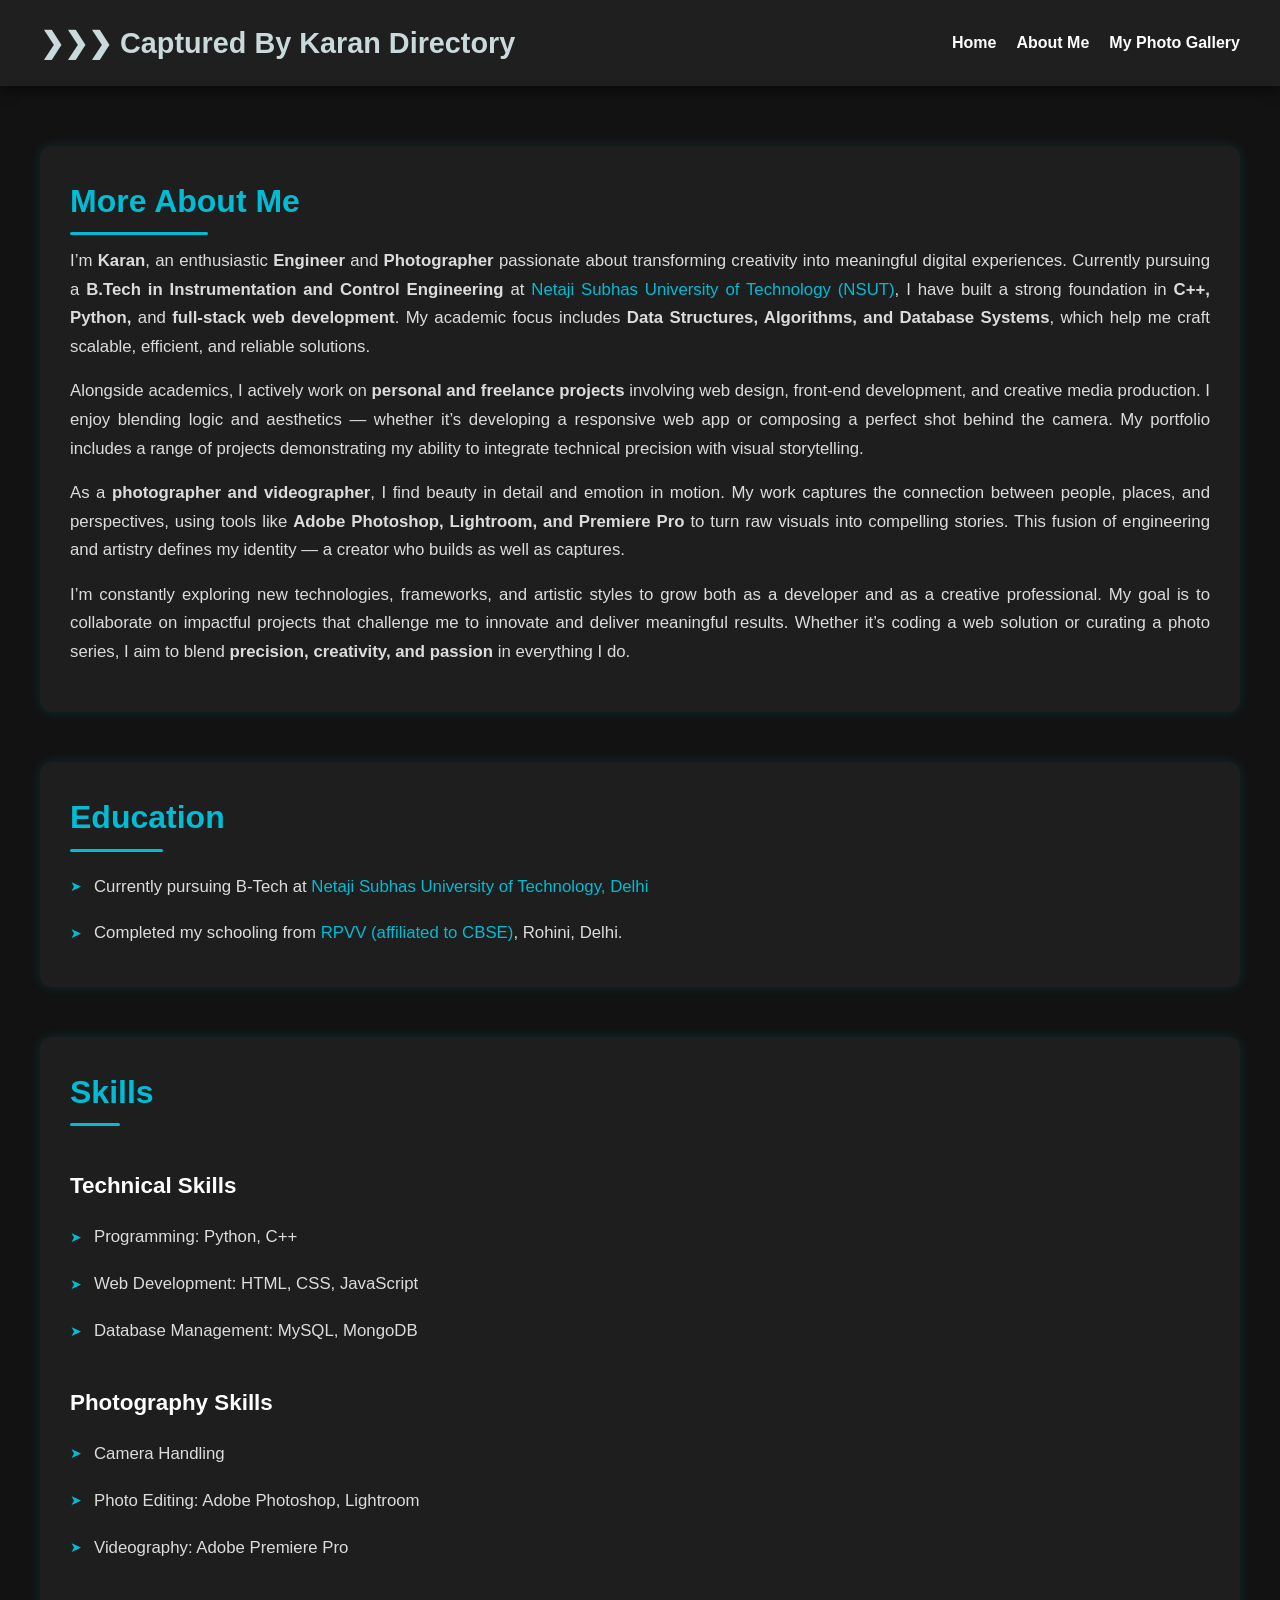
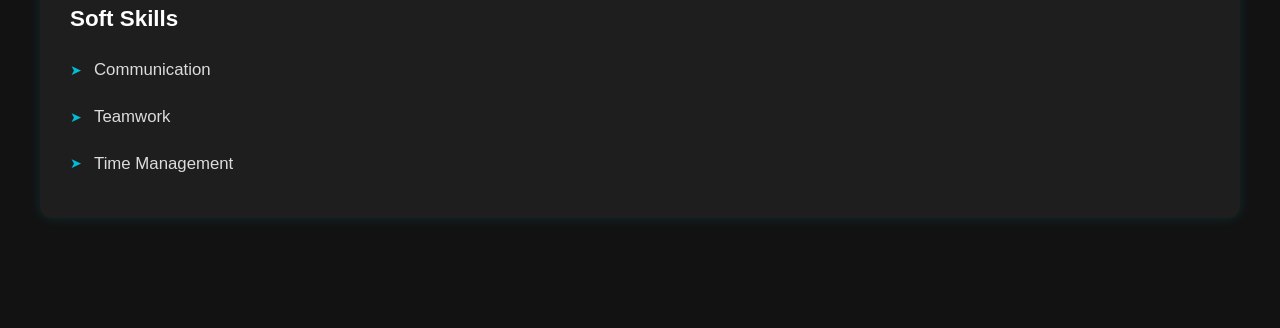
==== about.html @ d36b8449 "Initial commit" ====
<!DOCTYPE html>
<html lang="en">

<head>
    <meta charset="UTF-8">
    <meta name="viewport" content="width=device-width, initial-scale=1.0">
    <title>About me - Captured by Karan</title>
    <style>
        /* Reset & Global */
        * {
            margin: 0;
            padding: 0;
            box-sizing: border-box;
        }

        body {
            font-family: 'Segoe UI', Tahoma, Geneva, Verdana, sans-serif;
            background-color: #121212;
            color: #e0e0e0;
            line-height: 1.6;
            scroll-behavior: smooth;
        }

        /* Header */
        header {
            display: flex;
            justify-content: space-between;
            align-items: center;
            background-color: #1f1f1f;
            padding: 20px 40px;
            box-shadow: 0 4px 12px rgba(0, 0, 0, 0.5);
            animation: fadeInTop 1s ease-out;
        }

        .logo h1 {
            font-size: 1.8rem;
            color: #cad9db;
        }

        nav {
            display: flex;
            align-items: center;
        }

        nav a {
            margin-left: 20px;
            color: #ffffff;
            text-decoration: none;
            font-weight: bold;
            transition: color 0.3s;
        }

        nav a:hover {
            color: #00bcd4;
        }

        /* Mobile menu toggle */
        .menu-toggle {
            display: none;
            background: none;
            border: none;
            color: #cad9db;
            font-size: 1.9rem;
            cursor: pointer;
        }

        /* Main Content Styling */
        main {
            padding: 60px 40px;
            animation: fadeInUp 1.2s ease-out;
        }

        main h3 {
            font-size: 2rem;
            color: #00bcd4;
            margin-bottom: 20px;
            position: relative;
            display: inline-block;
        }

        main h3::after {
            content: '';
            position: absolute;
            width: 60%;
            height: 3px;
            background-color: #00bcd4;
            bottom: -8px;
            left: 0;
            border-radius: 4px;
        }

        main h4 {
            font-size: 1.4rem;
            color: #ffffff;
            margin-top: 30px;
            margin-bottom: 10px;
        }

        .detailed-about {
            margin-bottom: 50px;
            background-color: #1e1e1e;
            padding: 30px;
            border-radius: 12px;
            box-shadow: 0 0 12px rgba(0, 188, 212, 0.15);
            transition: transform 0.3s ease, box-shadow 0.3s ease;
        }

        .detailed-about:hover {
            transform: translateY(-5px);
            box-shadow: 0 0 20px rgba(0, 188, 212, 0.25);
        }

        .detailed-about p {
            font-size: 1.05rem;
            color: #dcdcdc;
            margin-bottom: 16px;
            text-align: justify;
            line-height: 1.7;
        }

        .detailed-about a {
            color: #00bcd4;
            text-decoration: none;
        }


        /* Sections */
        .education,
        .skills {
            margin-bottom: 50px;
            background-color: #1e1e1e;
            padding: 30px;
            border-radius: 12px;
            box-shadow: 0 0 12px rgba(0, 188, 212, 0.15);
            transition: transform 0.3s ease, box-shadow 0.3s ease;
        }

        .education a {
            color: #00bcd4;
            text-decoration: none;
        }

        .about-me:hover,
        .education:hover,
        .skills:hover {
            transform: translateY(-5px);
            box-shadow: 0 0 20px rgba(0, 188, 212, 0.25);
        }

        /* Paragraph styling for about summary */
        .about-summary {
            font-size: 1.1rem;
            color: #dcdcdc;
            margin-top: 20px;
            margin-bottom: 20px;
        }

        /* Learn More button */
        .learn-more {
            display: inline-block;
            margin-top: 10px;
            color: #00bcd4;
            border: 1px solid #00bcd4;
            padding: 8px 18px;
            border-radius: 6px;
            text-decoration: none;
            transition: all 0.3s ease;
        }

        .learn-more:hover {
            background-color: #00bcd4;
            color: #121212;
        }

        /* Lists */
        ul {
            list-style: none;
            padding-left: 0;
        }

        ul li {
            padding: 10px 0;
            font-size: 1.05rem;
            color: #dcdcdc;
            position: relative;
            padding-left: 24px;
        }

        ul li::before {
            content: "➤";
            position: absolute;
            left: 0;
            color: #00bcd4;
            font-size: 0.9rem;
            top: 50%;
            transform: translateY(-50%);
        }

        /* Animations */
        @keyframes fadeInUp {
            from {
                opacity: 0;
                transform: translateY(20px);
            }

            to {
                opacity: 1;
                transform: translateY(0);
            }
        }

        @keyframes fadeInTop {
            from {
                opacity: 0;
                transform: translateY(-20px);
            }

            to {
                opacity: 1;
                transform: translateY(0);
            }
        }

        /* Responsive styles */
        @media (max-width: 768px) {
            header {
                padding: 15px 20px;
            }

            .menu-toggle {
                display: block;
            }

            nav {
                display: none;
                flex-direction: column;
                background-color: #1f1f1f;
                position: absolute;
                top: 70px;
                right: 20px;
                width: 200px;
                border-radius: 8px;
                box-shadow: 0 4px 12px rgba(0, 0, 0, 0.5);
            }

            nav.active {
                display: flex;
            }

            nav a {
                margin: 10px 0;
                text-align: center;
            }

            main {
                padding: 40px 20px;
            }
        }
    </style>
</head>

<body>
    <header>
        <div class="logo">
            <h1>❯❯❯ Captured By Karan Directory</h1>
        </div>
        <div>
            <button class="menu-toggle" aria-label="Toggle navigation">☰</button>
            <nav>
                <a href="/index.html">Home</a>
                <a href="/about.html">About Me</a>
                <a href="/PhotoGallery.html">My Photo Gallery</a>
            </nav>
        </div>
    </header>

    <main>
        <div id="learn-more" class="detailed-about">
            <h3>More About Me</h3>
            <p>
                I’m <strong>Karan</strong>, an enthusiastic <strong>Engineer</strong> and <strong>Photographer</strong>
                passionate about transforming creativity into meaningful digital experiences.
                Currently pursuing a <strong>B.Tech in Instrumentation and Control Engineering</strong> at
                <a href="http://www.nsut.ac.in/en/home" target="_blank">Netaji Subhas University of Technology
                    (NSUT)</a>,
                I have built a strong foundation in <strong>C++, Python,</strong> and <strong>full-stack web
                    development</strong>.
                My academic focus includes <strong>Data Structures, Algorithms, and Database Systems</strong>, which
                help me craft scalable, efficient, and reliable solutions.
            </p>

            <p>
                Alongside academics, I actively work on <strong>personal and freelance projects</strong> involving web
                design, front-end development, and creative media production.
                I enjoy blending logic and aesthetics — whether it’s developing a responsive web app or composing a
                perfect shot behind the camera.
                My portfolio includes a range of projects demonstrating my ability to integrate technical precision with
                visual storytelling.
            </p>

            <p>
                As a <strong>photographer and videographer</strong>, I find beauty in detail and emotion in motion.
                My work captures the connection between people, places, and perspectives,
                using tools like <strong>Adobe Photoshop, Lightroom, and Premiere Pro</strong> to turn raw visuals into
                compelling stories.
                This fusion of engineering and artistry defines my identity — a creator who builds as well as captures.
            </p>

            <p>
                I’m constantly exploring new technologies, frameworks, and artistic styles to grow both as a developer
                and as a creative professional.
                My goal is to collaborate on impactful projects that challenge me to innovate and deliver meaningful
                results.
                Whether it’s coding a web solution or curating a photo series, I aim to blend <strong>precision,
                    creativity, and passion</strong> in everything I do.
            </p>
        </div>


        <div id="learn-more" class="education">
            <h3>Education</h3>
            <ul>
                <li>Currently pursuing B-Tech at
                    <a href="http://www.nsut.ac.in/en/home" target="_blank">Netaji Subhas University of Technology,
                        Delhi</a>
                </li>
                <li>Completed my schooling from
                    <a href="https://www.cbse.gov.in/" target="_blank">RPVV (affiliated to CBSE)</a>, Rohini, Delhi.
                </li>
            </ul>
        </div>

        <div class="skills">
            <h3>Skills</h3>

            <h4>Technical Skills</h4>
            <ul>
                <li>Programming: Python, C++</li>
                <li>Web Development: HTML, CSS, JavaScript</li>
                <li>Database Management: MySQL, MongoDB</li>
            </ul>

            <h4>Photography Skills</h4>
            <ul>
                <li>Camera Handling</li>
                <li>Photo Editing: Adobe Photoshop, Lightroom</li>
                <li>Videography: Adobe Premiere Pro</li>
            </ul>

            <h4>Soft Skills</h4>
            <ul>
                <li>Communication</li>
                <li>Teamwork</li>
                <li>Time Management</li>
            </ul>
        </div>
    </main>

    <!-- Toggle script -->
    <script>
        const toggleButton = document.querySelector('.menu-toggle');
        const nav = document.querySelector('nav');
        toggleButton.addEventListener('click', () => {
            nav.classList.toggle('active');
        });
    </script>

</body>

</html>
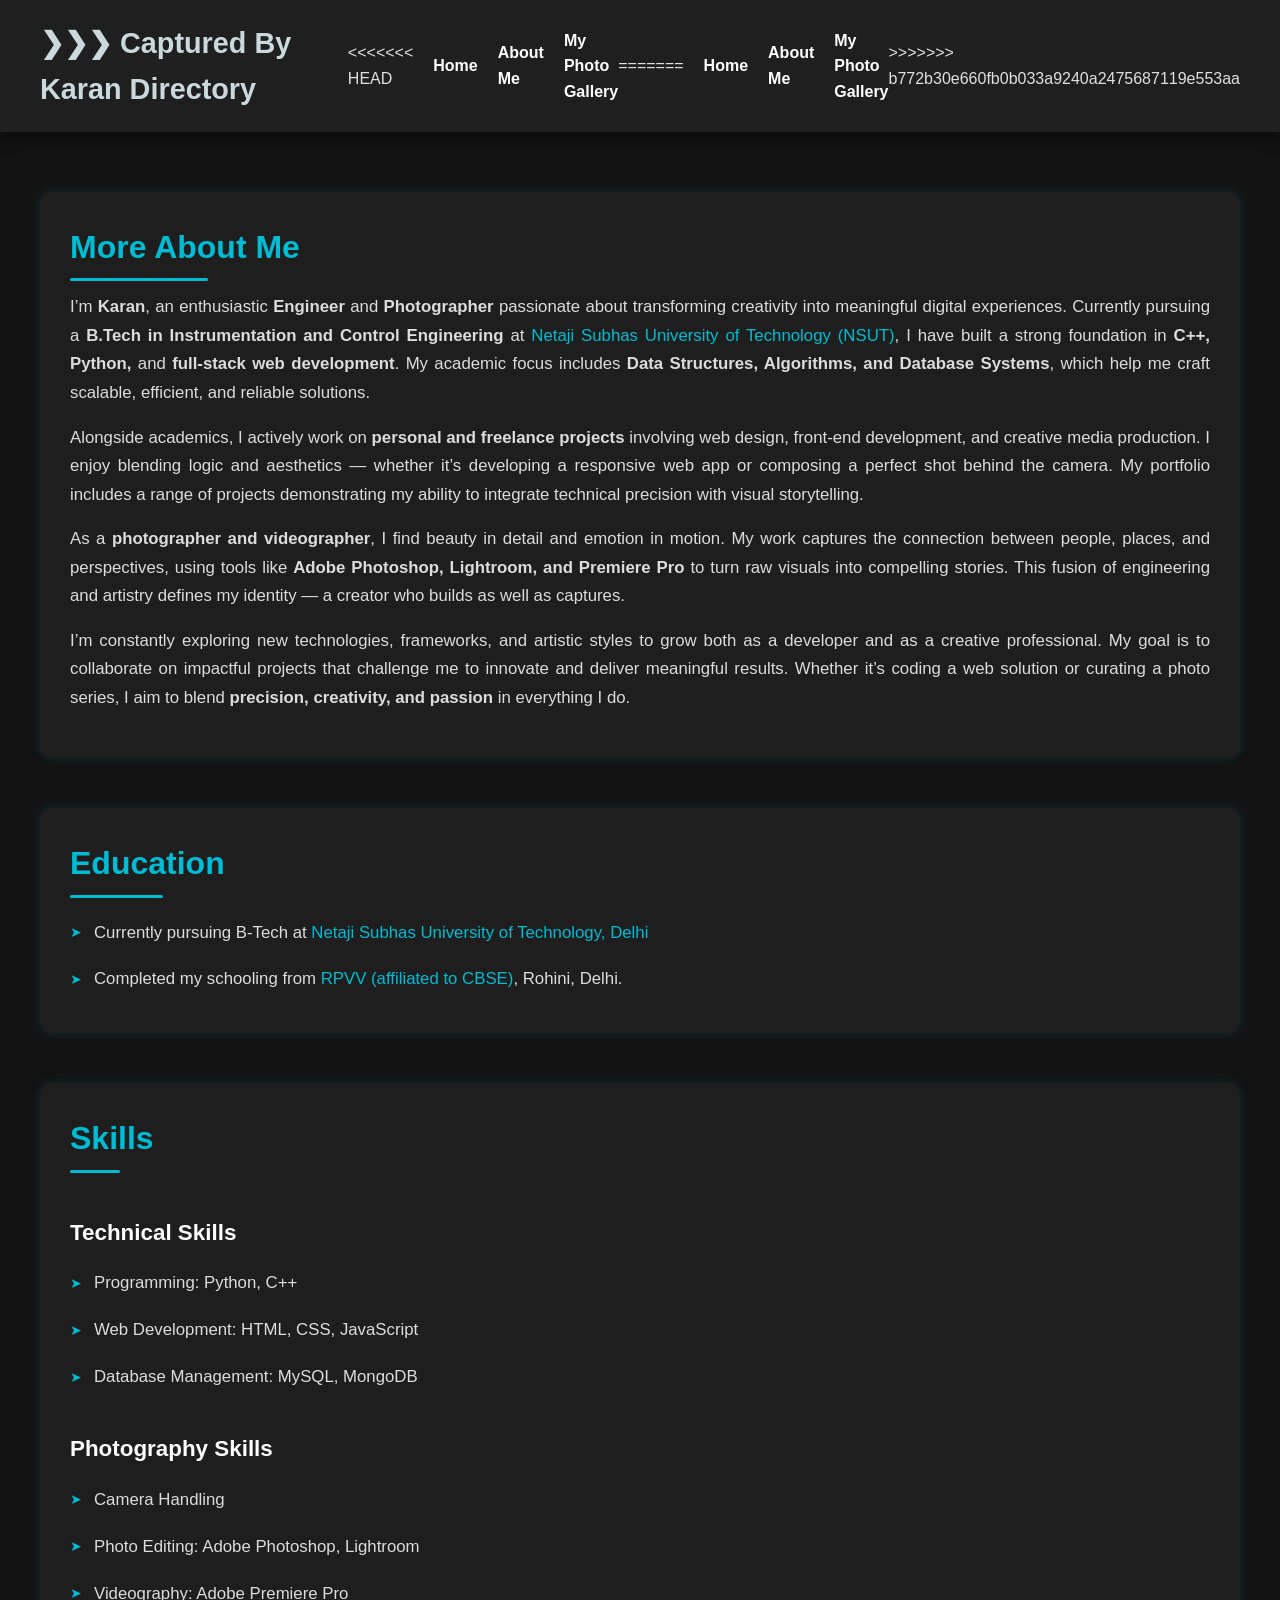
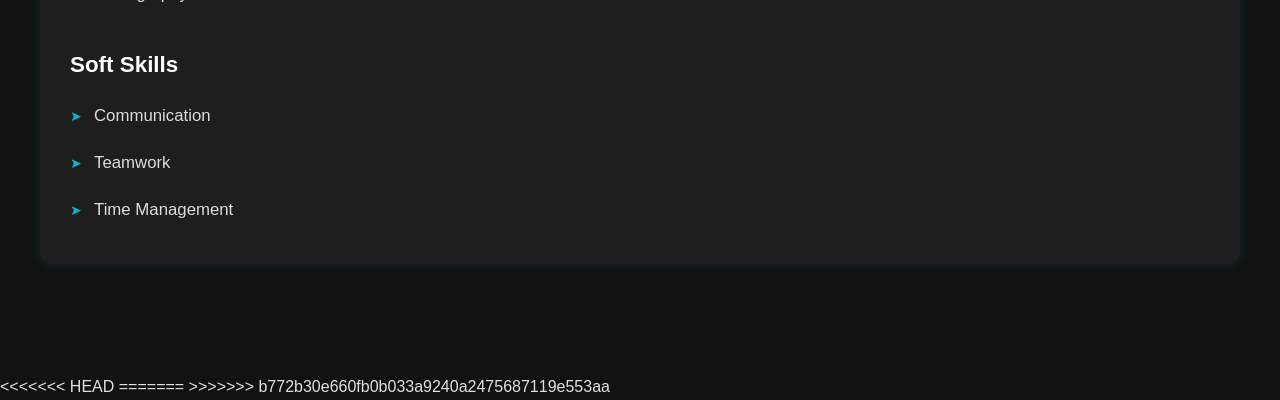
==== commit 75467e7c: "git connection" ====
--- a/about.html
+++ b/about.html
@@ -267,9 +267,15 @@
         <div>
             <button class="menu-toggle" aria-label="Toggle navigation">☰</button>
             <nav>
+<<<<<<< HEAD
                 <a href="/index.html">Home</a>
                 <a href="/about.html">About Me</a>
                 <a href="/PhotoGallery.html">My Photo Gallery</a>
+=======
+                <a href="index.html">Home</a>
+                <a href="about.html">About Me</a>
+                <a href="PhotoGallery.html">My Photo Gallery</a>
+>>>>>>> b772b30e660fb0b033a9240a2475687119e553aa
             </nav>
         </div>
     </header>
@@ -367,4 +373,8 @@
 
 </body>
 
-</html>+<<<<<<< HEAD
+</html>
+=======
+</html>
+>>>>>>> b772b30e660fb0b033a9240a2475687119e553aa
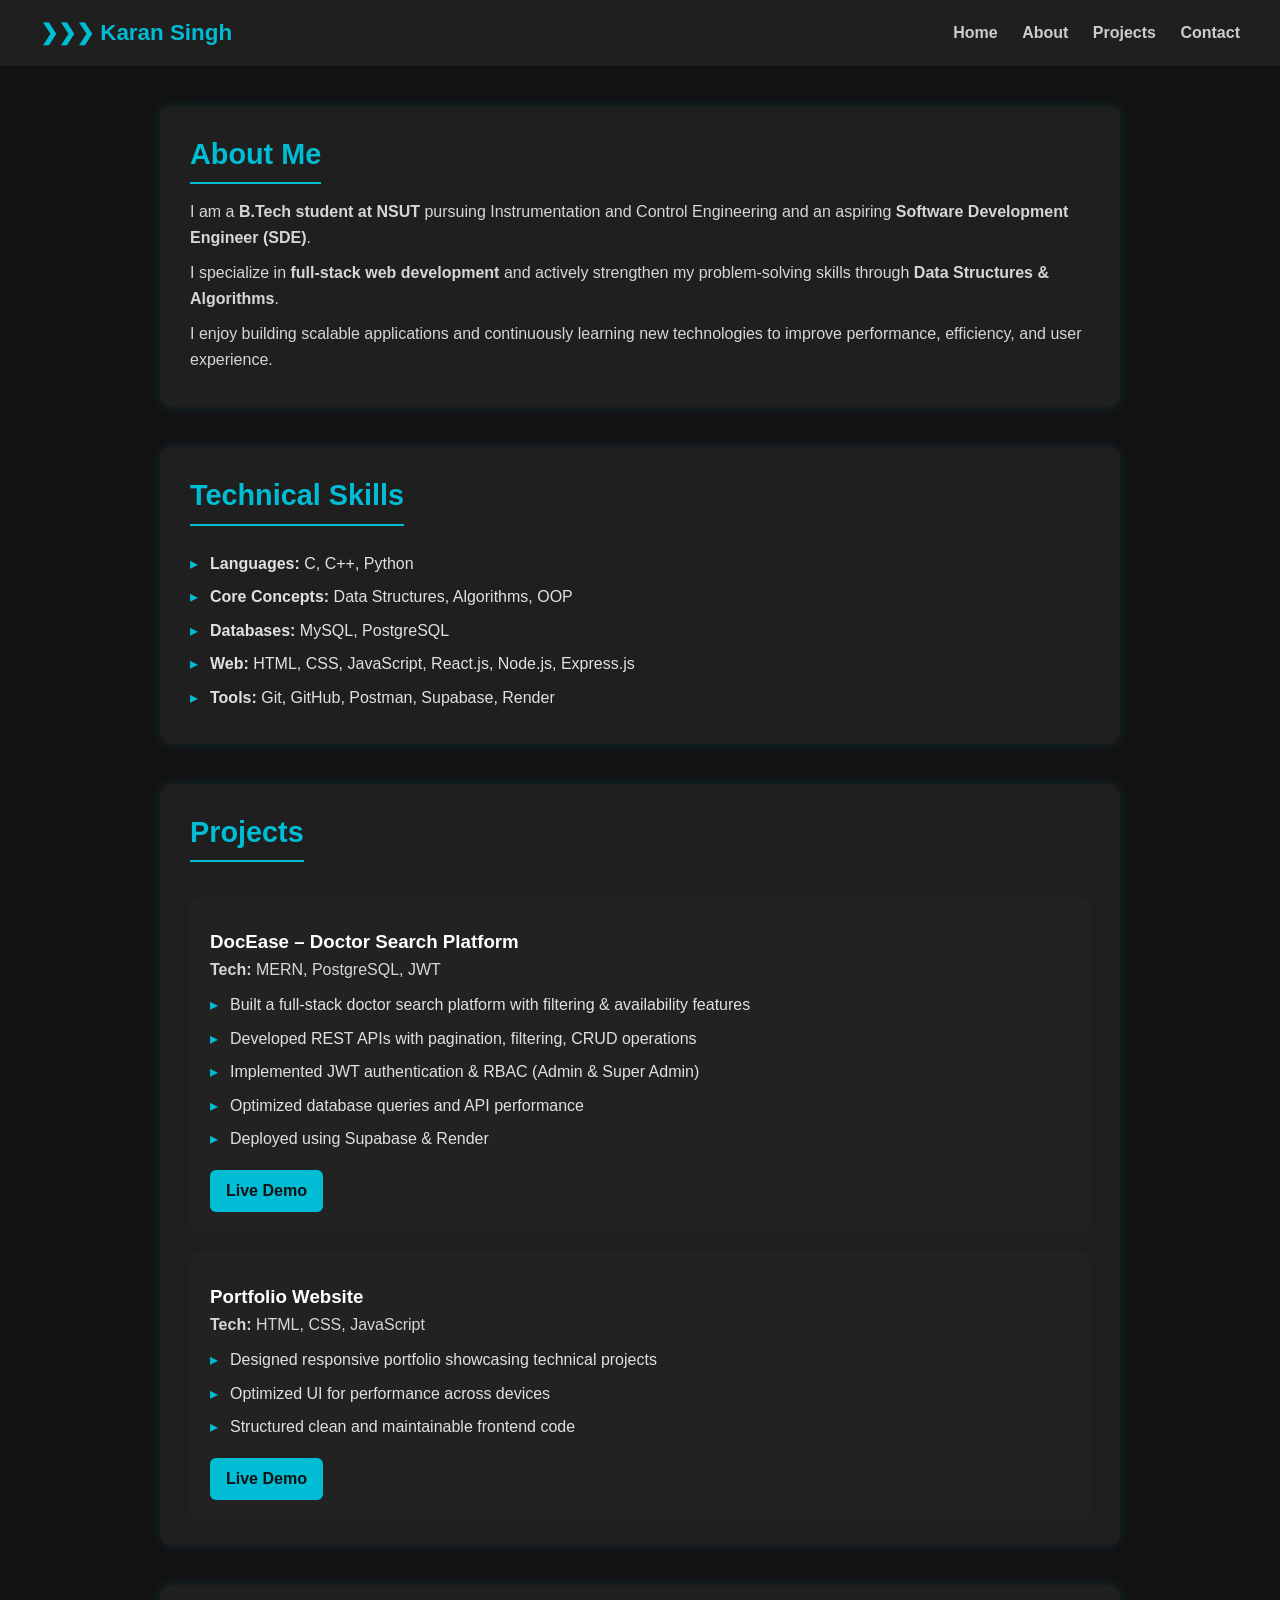
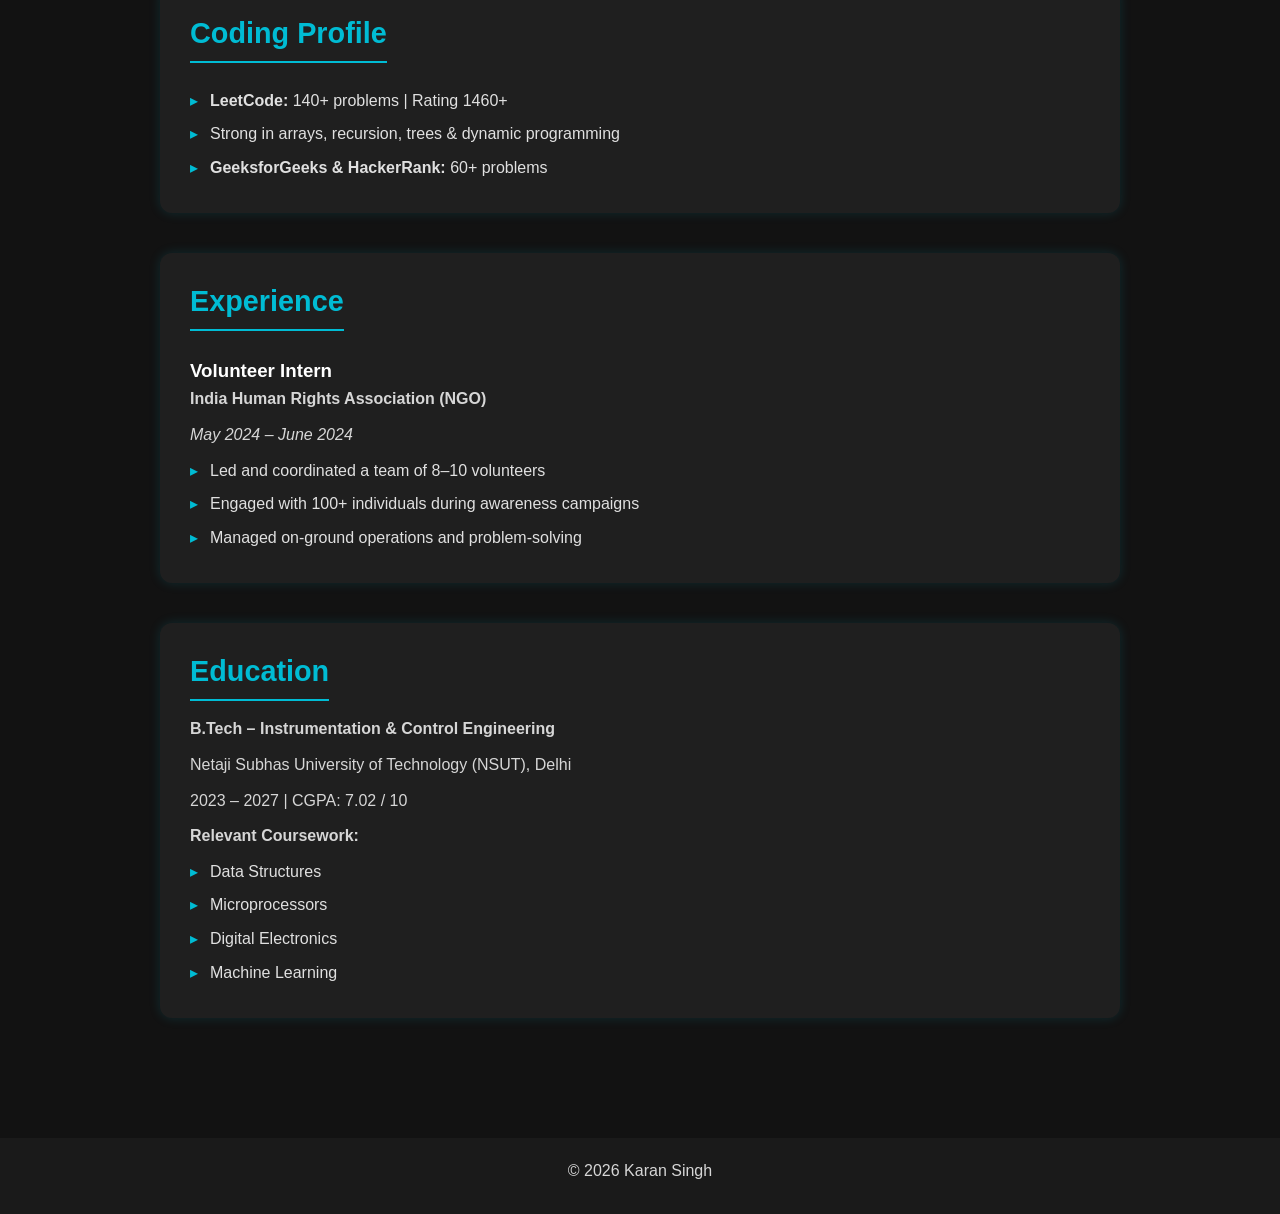
==== commit f34e2ad7: "about update" ====
--- a/about.html
+++ b/about.html
@@ -2,379 +2,150 @@
 <html lang="en">
 
 <head>
-    <meta charset="UTF-8">
-    <meta name="viewport" content="width=device-width, initial-scale=1.0">
-    <title>About me - Captured by Karan</title>
-    <style>
-        /* Reset & Global */
-        * {
-            margin: 0;
-            padding: 0;
-            box-sizing: border-box;
-        }
-
-        body {
-            font-family: 'Segoe UI', Tahoma, Geneva, Verdana, sans-serif;
-            background-color: #121212;
-            color: #e0e0e0;
-            line-height: 1.6;
-            scroll-behavior: smooth;
-        }
-
-        /* Header */
-        header {
-            display: flex;
-            justify-content: space-between;
-            align-items: center;
-            background-color: #1f1f1f;
-            padding: 20px 40px;
-            box-shadow: 0 4px 12px rgba(0, 0, 0, 0.5);
-            animation: fadeInTop 1s ease-out;
-        }
-
-        .logo h1 {
-            font-size: 1.8rem;
-            color: #cad9db;
-        }
-
-        nav {
-            display: flex;
-            align-items: center;
-        }
-
-        nav a {
-            margin-left: 20px;
-            color: #ffffff;
-            text-decoration: none;
-            font-weight: bold;
-            transition: color 0.3s;
-        }
-
-        nav a:hover {
-            color: #00bcd4;
-        }
-
-        /* Mobile menu toggle */
-        .menu-toggle {
-            display: none;
-            background: none;
-            border: none;
-            color: #cad9db;
-            font-size: 1.9rem;
-            cursor: pointer;
-        }
-
-        /* Main Content Styling */
-        main {
-            padding: 60px 40px;
-            animation: fadeInUp 1.2s ease-out;
-        }
-
-        main h3 {
-            font-size: 2rem;
-            color: #00bcd4;
-            margin-bottom: 20px;
-            position: relative;
-            display: inline-block;
-        }
-
-        main h3::after {
-            content: '';
-            position: absolute;
-            width: 60%;
-            height: 3px;
-            background-color: #00bcd4;
-            bottom: -8px;
-            left: 0;
-            border-radius: 4px;
-        }
-
-        main h4 {
-            font-size: 1.4rem;
-            color: #ffffff;
-            margin-top: 30px;
-            margin-bottom: 10px;
-        }
-
-        .detailed-about {
-            margin-bottom: 50px;
-            background-color: #1e1e1e;
-            padding: 30px;
-            border-radius: 12px;
-            box-shadow: 0 0 12px rgba(0, 188, 212, 0.15);
-            transition: transform 0.3s ease, box-shadow 0.3s ease;
-        }
-
-        .detailed-about:hover {
-            transform: translateY(-5px);
-            box-shadow: 0 0 20px rgba(0, 188, 212, 0.25);
-        }
-
-        .detailed-about p {
-            font-size: 1.05rem;
-            color: #dcdcdc;
-            margin-bottom: 16px;
-            text-align: justify;
-            line-height: 1.7;
-        }
-
-        .detailed-about a {
-            color: #00bcd4;
-            text-decoration: none;
-        }
-
-
-        /* Sections */
-        .education,
-        .skills {
-            margin-bottom: 50px;
-            background-color: #1e1e1e;
-            padding: 30px;
-            border-radius: 12px;
-            box-shadow: 0 0 12px rgba(0, 188, 212, 0.15);
-            transition: transform 0.3s ease, box-shadow 0.3s ease;
-        }
-
-        .education a {
-            color: #00bcd4;
-            text-decoration: none;
-        }
-
-        .about-me:hover,
-        .education:hover,
-        .skills:hover {
-            transform: translateY(-5px);
-            box-shadow: 0 0 20px rgba(0, 188, 212, 0.25);
-        }
-
-        /* Paragraph styling for about summary */
-        .about-summary {
-            font-size: 1.1rem;
-            color: #dcdcdc;
-            margin-top: 20px;
-            margin-bottom: 20px;
-        }
-
-        /* Learn More button */
-        .learn-more {
-            display: inline-block;
-            margin-top: 10px;
-            color: #00bcd4;
-            border: 1px solid #00bcd4;
-            padding: 8px 18px;
-            border-radius: 6px;
-            text-decoration: none;
-            transition: all 0.3s ease;
-        }
-
-        .learn-more:hover {
-            background-color: #00bcd4;
-            color: #121212;
-        }
-
-        /* Lists */
-        ul {
-            list-style: none;
-            padding-left: 0;
-        }
-
-        ul li {
-            padding: 10px 0;
-            font-size: 1.05rem;
-            color: #dcdcdc;
-            position: relative;
-            padding-left: 24px;
-        }
-
-        ul li::before {
-            content: "➤";
-            position: absolute;
-            left: 0;
-            color: #00bcd4;
-            font-size: 0.9rem;
-            top: 50%;
-            transform: translateY(-50%);
-        }
-
-        /* Animations */
-        @keyframes fadeInUp {
-            from {
-                opacity: 0;
-                transform: translateY(20px);
-            }
-
-            to {
-                opacity: 1;
-                transform: translateY(0);
-            }
-        }
-
-        @keyframes fadeInTop {
-            from {
-                opacity: 0;
-                transform: translateY(-20px);
-            }
-
-            to {
-                opacity: 1;
-                transform: translateY(0);
-            }
-        }
-
-        /* Responsive styles */
-        @media (max-width: 768px) {
-            header {
-                padding: 15px 20px;
-            }
-
-            .menu-toggle {
-                display: block;
-            }
-
-            nav {
-                display: none;
-                flex-direction: column;
-                background-color: #1f1f1f;
-                position: absolute;
-                top: 70px;
-                right: 20px;
-                width: 200px;
-                border-radius: 8px;
-                box-shadow: 0 4px 12px rgba(0, 0, 0, 0.5);
-            }
-
-            nav.active {
-                display: flex;
-            }
-
-            nav a {
-                margin: 10px 0;
-                text-align: center;
-            }
-
-            main {
-                padding: 40px 20px;
-            }
-        }
-    </style>
+  <meta charset="UTF-8">
+  <meta name="viewport" content="width=device-width, initial-scale=1.0">
+  <title>About | Karan Singh</title>
+  <link rel="stylesheet" href="css/about_styles.css">
 </head>
 
 <body>
-    <header>
-        <div class="logo">
-            <h1>❯❯❯ Captured By Karan Directory</h1>
-        </div>
-        <div>
-            <button class="menu-toggle" aria-label="Toggle navigation">☰</button>
-            <nav>
-<<<<<<< HEAD
-                <a href="/index.html">Home</a>
-                <a href="/about.html">About Me</a>
-                <a href="/PhotoGallery.html">My Photo Gallery</a>
-=======
-                <a href="index.html">Home</a>
-                <a href="about.html">About Me</a>
-                <a href="PhotoGallery.html">My Photo Gallery</a>
->>>>>>> b772b30e660fb0b033a9240a2475687119e553aa
-            </nav>
-        </div>
-    </header>
 
-    <main>
-        <div id="learn-more" class="detailed-about">
-            <h3>More About Me</h3>
-            <p>
-                I’m <strong>Karan</strong>, an enthusiastic <strong>Engineer</strong> and <strong>Photographer</strong>
-                passionate about transforming creativity into meaningful digital experiences.
-                Currently pursuing a <strong>B.Tech in Instrumentation and Control Engineering</strong> at
-                <a href="http://www.nsut.ac.in/en/home" target="_blank">Netaji Subhas University of Technology
-                    (NSUT)</a>,
-                I have built a strong foundation in <strong>C++, Python,</strong> and <strong>full-stack web
-                    development</strong>.
-                My academic focus includes <strong>Data Structures, Algorithms, and Database Systems</strong>, which
-                help me craft scalable, efficient, and reliable solutions.
-            </p>
+  <!-- HEADER -->
+  <header>
+    <div class="logo">
+      <h1>❯❯❯ Karan Singh</h1>
+    </div>
 
-            <p>
-                Alongside academics, I actively work on <strong>personal and freelance projects</strong> involving web
-                design, front-end development, and creative media production.
-                I enjoy blending logic and aesthetics — whether it’s developing a responsive web app or composing a
-                perfect shot behind the camera.
-                My portfolio includes a range of projects demonstrating my ability to integrate technical precision with
-                visual storytelling.
-            </p>
+    <button class="menu-toggle">☰</button>
 
-            <p>
-                As a <strong>photographer and videographer</strong>, I find beauty in detail and emotion in motion.
-                My work captures the connection between people, places, and perspectives,
-                using tools like <strong>Adobe Photoshop, Lightroom, and Premiere Pro</strong> to turn raw visuals into
-                compelling stories.
-                This fusion of engineering and artistry defines my identity — a creator who builds as well as captures.
-            </p>
+    <nav>
+      <a href="index.html">Home</a>
+      <a href="about.html">About</a>
+      <a href="index.html#projects">Projects</a>
+      <a href="index.html#contact">Contact</a>
+    </nav>
+  </header>
 
-            <p>
-                I’m constantly exploring new technologies, frameworks, and artistic styles to grow both as a developer
-                and as a creative professional.
-                My goal is to collaborate on impactful projects that challenge me to innovate and deliver meaningful
-                results.
-                Whether it’s coding a web solution or curating a photo series, I aim to blend <strong>precision,
-                    creativity, and passion</strong> in everything I do.
-            </p>
-        </div>
+  <main>
 
+    <!-- ABOUT -->
+    <section class="about-me reveal">
+      <h2>About Me</h2>
 
-        <div id="learn-more" class="education">
-            <h3>Education</h3>
-            <ul>
-                <li>Currently pursuing B-Tech at
-                    <a href="http://www.nsut.ac.in/en/home" target="_blank">Netaji Subhas University of Technology,
-                        Delhi</a>
-                </li>
-                <li>Completed my schooling from
-                    <a href="https://www.cbse.gov.in/" target="_blank">RPVV (affiliated to CBSE)</a>, Rohini, Delhi.
-                </li>
-            </ul>
-        </div>
+      <p>
+        I am a <strong>B.Tech student at NSUT</strong> pursuing Instrumentation and Control Engineering
+        and an aspiring <strong>Software Development Engineer (SDE)</strong>.
+      </p>
 
-        <div class="skills">
-            <h3>Skills</h3>
+      <p>
+        I specialize in <strong>full-stack web development</strong> and actively strengthen my problem-solving
+        skills through <strong>Data Structures & Algorithms</strong>.
+      </p>
 
-            <h4>Technical Skills</h4>
-            <ul>
-                <li>Programming: Python, C++</li>
-                <li>Web Development: HTML, CSS, JavaScript</li>
-                <li>Database Management: MySQL, MongoDB</li>
-            </ul>
+      <p>
+        I enjoy building scalable applications and continuously learning new technologies to improve
+        performance, efficiency, and user experience.
+      </p>
+    </section>
 
-            <h4>Photography Skills</h4>
-            <ul>
-                <li>Camera Handling</li>
-                <li>Photo Editing: Adobe Photoshop, Lightroom</li>
-                <li>Videography: Adobe Premiere Pro</li>
-            </ul>
+    <!-- SKILLS -->
+    <section class="skills reveal">
+      <h2>Technical Skills</h2>
 
-            <h4>Soft Skills</h4>
-            <ul>
-                <li>Communication</li>
-                <li>Teamwork</li>
-                <li>Time Management</li>
-            </ul>
-        </div>
-    </main>
+      <ul>
+        <li><strong>Languages:</strong> C, C++, Python</li>
+        <li><strong>Core Concepts:</strong> Data Structures, Algorithms, OOP</li>
+        <li><strong>Databases:</strong> MySQL, PostgreSQL</li>
+        <li><strong>Web:</strong> HTML, CSS, JavaScript, React.js, Node.js, Express.js</li>
+        <li><strong>Tools:</strong> Git, GitHub, Postman, Supabase, Render</li>
+      </ul>
+    </section>
 
-    <!-- Toggle script -->
-    <script>
-        const toggleButton = document.querySelector('.menu-toggle');
-        const nav = document.querySelector('nav');
-        toggleButton.addEventListener('click', () => {
-            nav.classList.toggle('active');
-        });
-    </script>
+    <!-- PROJECTS -->
+    <section class="projects reveal">
+      <h2>Projects</h2>
+
+      <div class="project-card reveal delay-1">
+        <h3>DocEase – Doctor Search Platform</h3>
+        <p><strong>Tech:</strong> MERN, PostgreSQL, JWT</p>
+
+        <ul>
+          <li>Built a full-stack doctor search platform with filtering & availability features</li>
+          <li>Developed REST APIs with pagination, filtering, CRUD operations</li>
+          <li>Implemented JWT authentication & RBAC (Admin & Super Admin)</li>
+          <li>Optimized database queries and API performance</li>
+          <li>Deployed using Supabase & Render</li>
+        </ul>
+
+        <a href="https://docease-frontend-l8ex.onrender.com/" target="_blank">Live Demo</a>
+      </div>
+
+      <div class="project-card reveal delay-2">
+        <h3>Portfolio Website</h3>
+        <p><strong>Tech:</strong> HTML, CSS, JavaScript</p>
+
+        <ul>
+          <li>Designed responsive portfolio showcasing technical projects</li>
+          <li>Optimized UI for performance across devices</li>
+          <li>Structured clean and maintainable frontend code</li>
+        </ul>
+
+        <a href="https://capturedbykaran.github.io" target="_blank">Live Demo</a>
+      </div>
+
+    </section>
+
+    <!-- CODING PROFILE -->
+    <section class="coding-profile reveal">
+      <h2>Coding Profile</h2>
+
+      <ul>
+        <li><strong>LeetCode:</strong> 140+ problems | Rating 1460+</li>
+        <li>Strong in arrays, recursion, trees & dynamic programming</li>
+        <li><strong>GeeksforGeeks & HackerRank:</strong> 60+ problems</li>
+      </ul>
+    </section>
+
+    <!-- EXPERIENCE -->
+    <section class="experience reveal">
+      <h2>Experience</h2>
+
+      <h3>Volunteer Intern</h3>
+      <p><strong>India Human Rights Association (NGO)</strong></p>
+      <p><em>May 2024 – June 2024</em></p>
+
+      <ul>
+        <li>Led and coordinated a team of 8–10 volunteers</li>
+        <li>Engaged with 100+ individuals during awareness campaigns</li>
+        <li>Managed on-ground operations and problem-solving</li>
+      </ul>
+    </section>
+
+    <!-- EDUCATION -->
+    <section class="education reveal">
+      <h2>Education</h2>
+
+      <p><strong>B.Tech – Instrumentation & Control Engineering</strong></p>
+      <p>Netaji Subhas University of Technology (NSUT), Delhi</p>
+      <p>2023 – 2027 | CGPA: 7.02 / 10</p>
+
+      <p><strong>Relevant Coursework:</strong></p>
+      <ul>
+        <li>Data Structures</li>
+        <li>Microprocessors</li>
+        <li>Digital Electronics</li>
+        <li>Machine Learning</li>
+      </ul>
+    </section>
+
+  </main>
+
+  <footer>
+    <p>&copy; 2026 Karan Singh</p>
+  </footer>
+
+  <script src="js/script.js"></script>
 
 </body>
 
-<<<<<<< HEAD
-</html>
-=======
-</html>
->>>>>>> b772b30e660fb0b033a9240a2475687119e553aa
+</html>
--- a/css/about_styles.css
+++ b/css/about_styles.css
@@ -0,0 +1,211 @@
+/* =========================
+   GLOBAL RESET
+========================= */
+* {
+  margin: 0;
+  padding: 0;
+  box-sizing: border-box;
+}
+
+body {
+  font-family: 'Segoe UI', Tahoma, sans-serif;
+  background-color: #121212;
+  color: #e0e0e0;
+  line-height: 1.6;
+}
+
+/* =========================
+   HEADER
+========================= */
+header {
+  position: sticky;
+  top: 0;
+  display: flex;
+  justify-content: space-between;
+  align-items: center;
+  background: #1f1f1f;
+  padding: 15px 40px;
+  z-index: 1000;
+}
+
+.logo h1 {
+  color: #00bcd4;
+  font-size: 1.4rem;
+}
+
+nav a {
+  margin-left: 20px;
+  text-decoration: none;
+  color: #ccc;
+  font-weight: bold;
+  transition: 0.3s;
+}
+
+nav a:hover {
+  color: #00bcd4;
+}
+
+/* =========================
+   MAIN LAYOUT
+========================= */
+main {
+  max-width: 1000px;
+  margin: auto;
+  padding: 40px 20px;
+}
+
+/* =========================
+   SECTION STYLING
+========================= */
+section {
+  margin-bottom: 40px;
+  padding: 25px 30px;
+  background: #1f1f1f;
+  border-radius: 12px;
+  box-shadow: 0 0 12px rgba(0,188,212,0.15);
+  transition: 0.3s;
+}
+
+section:hover {
+  transform: translateY(-5px);
+  box-shadow: 0 0 20px rgba(0,188,212,0.25);
+}
+
+/* =========================
+   HEADINGS
+========================= */
+h2 {
+  color: #00bcd4;
+  margin-bottom: 15px;
+  font-size: 1.8rem;
+  border-bottom: 2px solid #00bcd4;
+  display: inline-block;
+  padding-bottom: 5px;
+}
+
+h3 {
+  margin-top: 10px;
+  color: #ffffff;
+}
+
+p {
+  margin-bottom: 10px;
+  color: #d6d6d6;
+}
+
+/* =========================
+   LISTS
+========================= */
+ul {
+  list-style: none;
+  margin-top: 10px;
+}
+
+ul li {
+  margin-bottom: 8px;
+  padding-left: 20px;
+  position: relative;
+}
+
+ul li::before {
+  content: "▸";
+  position: absolute;
+  left: 0;
+  color: #00bcd4;
+}
+
+/* =========================
+   PROJECT CARDS
+========================= */
+.project-card {
+  margin-top: 20px;
+  padding: 20px;
+  background: #222;
+  border-radius: 10px;
+  transition: 0.3s;
+}
+
+.project-card:hover {
+  transform: translateY(-6px);
+  box-shadow: 0 8px 20px rgba(0,188,212,0.25);
+}
+
+.project-card a {
+  display: inline-block;
+  margin-top: 10px;
+  padding: 8px 16px;
+  background: #00bcd4;
+  color: #121212;
+  text-decoration: none;
+  border-radius: 6px;
+  font-weight: bold;
+}
+
+/* =========================
+   EXPERIENCE
+========================= */
+.experience h3 {
+  margin-top: 10px;
+}
+
+/* =========================
+   FOOTER
+========================= */
+footer {
+  text-align: center;
+  padding: 20px;
+  background: #1a1a1a;
+  color: #aaa;
+  margin-top: 40px;
+}
+
+/* =========================
+   REVEAL ANIMATION
+========================= */
+.reveal {
+  opacity: 0;
+  transform: translateY(40px);
+  transition: all 0.8s ease;
+}
+
+.reveal.active {
+  opacity: 1;
+  transform: translateY(0);
+}
+
+/* =========================
+   MOBILE
+========================= */
+/* Hide toggle on desktop */
+.menu-toggle {
+  display: none;
+}
+@media (max-width: 768px) {
+
+  header {
+    padding: 10px 20px;
+  }
+
+  nav {
+    display: none;
+    position: absolute;
+    top: 60px;
+    right: 20px;
+    background: #1f1f1f;
+    flex-direction: column;
+    padding: 10px;
+    border-radius: 8px;
+  }
+
+  nav.active {
+    display: flex;
+  }
+
+  nav a {
+    margin: 10px 0;
+  }
+
+  main {
+    padding: 20px;
+  }
+}
